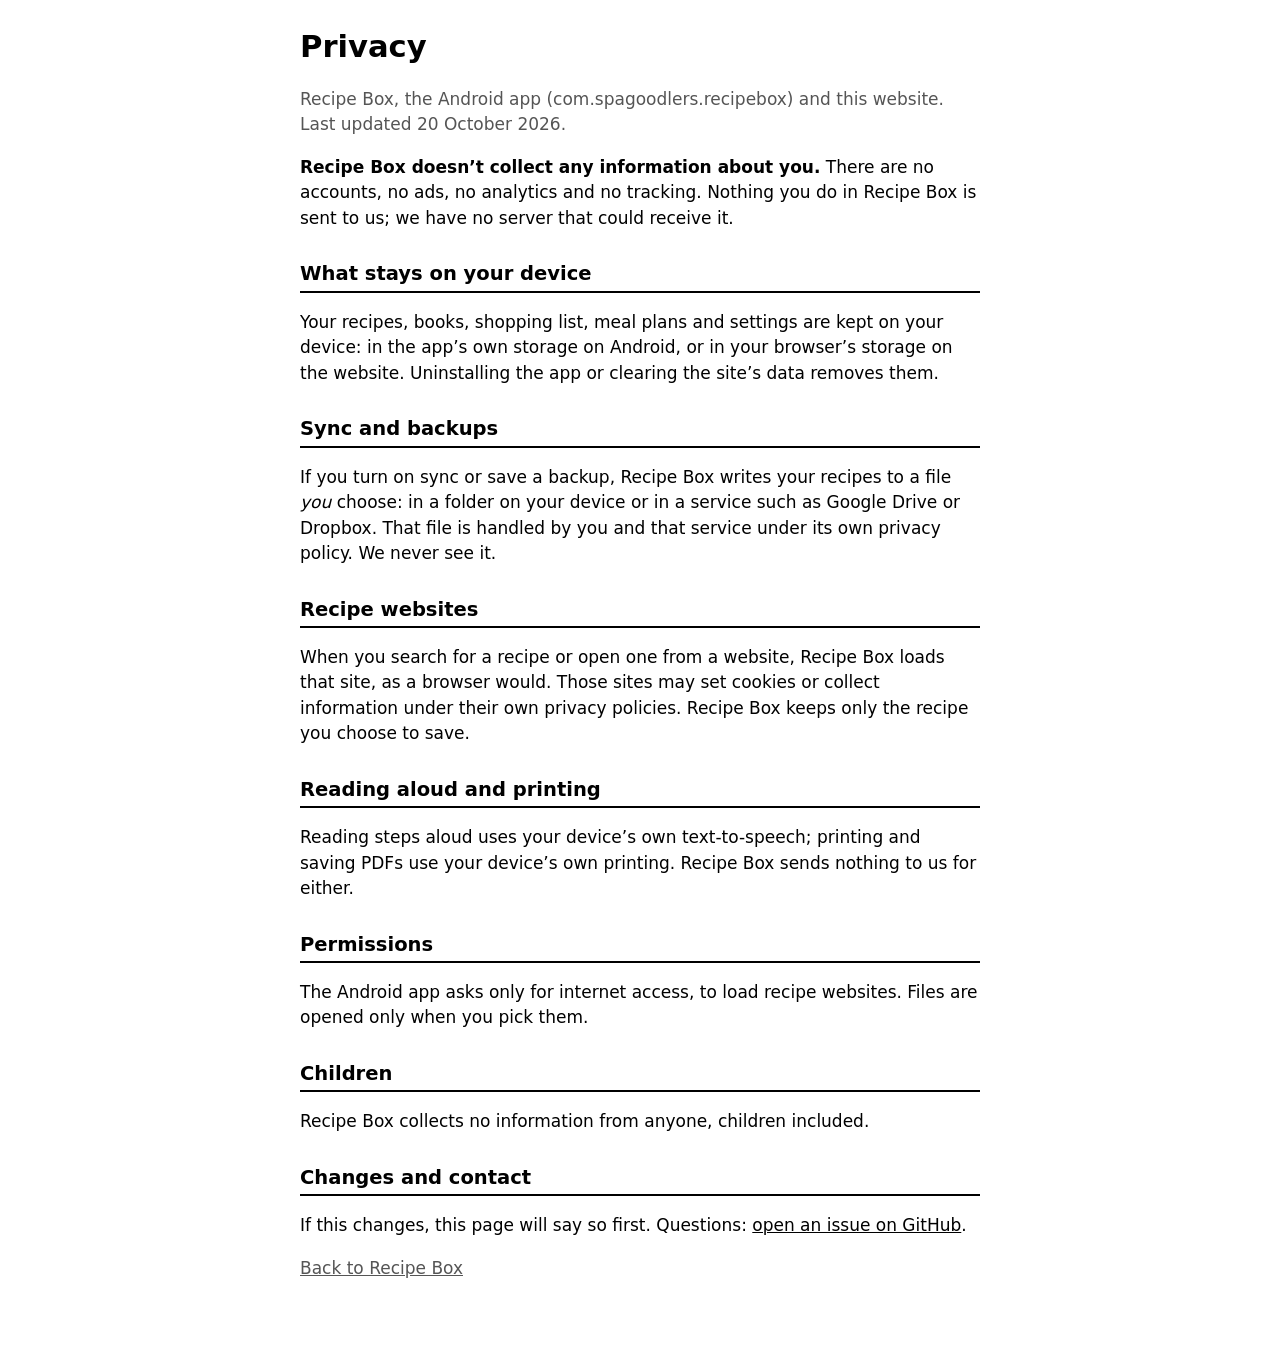
==== privacy.html @ 6f7269eb "Privacy policy page, linked from About Co-Authored-By: Claude Opus 5.5 <noreply@anthropic.com>" ====
<!doctype html>
<html lang="en">
<head>
  <meta charset="utf-8">
  <meta name="viewport" content="width=device-width, initial-scale=1">
  <title>Privacy · Recipe Box</title>
  <link rel="icon" href="icon.svg" type="image/svg+xml">
  <style>
    :root { --paper: #fff; --ink: #000; --dim: #555; color-scheme: light dark; }
    @media (prefers-color-scheme: dark) { :root { --paper: #000; --ink: #fff; --dim: #aaa; } }
    body { background: var(--paper); color: var(--ink); font: 17px/1.5 system-ui, -apple-system, 'Segoe UI', Roboto, sans-serif; margin: 0; }
    main { max-width: 680px; margin: 0 auto; padding: 24px 16px 48px; }
    h1 { font-size: 1.8em; margin: 0 0 4px; }
    h2 { font-size: 1.15em; margin: 28px 0 6px; border-bottom: 2px solid var(--ink); padding-bottom: 2px; }
    .dim { color: var(--dim); }
    a { color: inherit; }
  </style>
</head>
<body>
<main>
  <h1>Privacy</h1>
  <p class="dim">Recipe Box, the Android app (com.spagoodlers.recipebox) and this website. Last updated 20 October 2026.</p>

  <p><b>Recipe Box doesn’t collect any information about you.</b> There are no accounts, no ads, no analytics and no tracking. Nothing you do in Recipe Box is sent to us; we have no server that could receive it.</p>

  <h2>What stays on your device</h2>
  <p>Your recipes, books, shopping list, meal plans and settings are kept on your device: in the app’s own storage on Android, or in your browser’s storage on the website. Uninstalling the app or clearing the site’s data removes them.</p>

  <h2>Sync and backups</h2>
  <p>If you turn on sync or save a backup, Recipe Box writes your recipes to a file <i>you</i> choose: in a folder on your device or in a service such as Google Drive or Dropbox. That file is handled by you and that service under its own privacy policy. We never see it.</p>

  <h2>Recipe websites</h2>
  <p>When you search for a recipe or open one from a website, Recipe Box loads that site, as a browser would. Those sites may set cookies or collect information under their own privacy policies. Recipe Box keeps only the recipe you choose to save.</p>

  <h2>Reading aloud and printing</h2>
  <p>Reading steps aloud uses your device’s own text-to-speech; printing and saving PDFs use your device’s own printing. Recipe Box sends nothing to us for either.</p>

  <h2>Permissions</h2>
  <p>The Android app asks only for internet access, to load recipe websites. Files are opened only when you pick them.</p>

  <h2>Children</h2>
  <p>Recipe Box collects no information from anyone, children included.</p>

  <h2>Changes and contact</h2>
  <p>If this changes, this page will say so first. Questions: <a href="https://github.com/Spagoodlers/recipe-box-web/issues">open an issue on GitHub</a>.</p>

  <p class="dim"><a href="./">Back to Recipe Box</a></p>
</main>
</body>
</html>
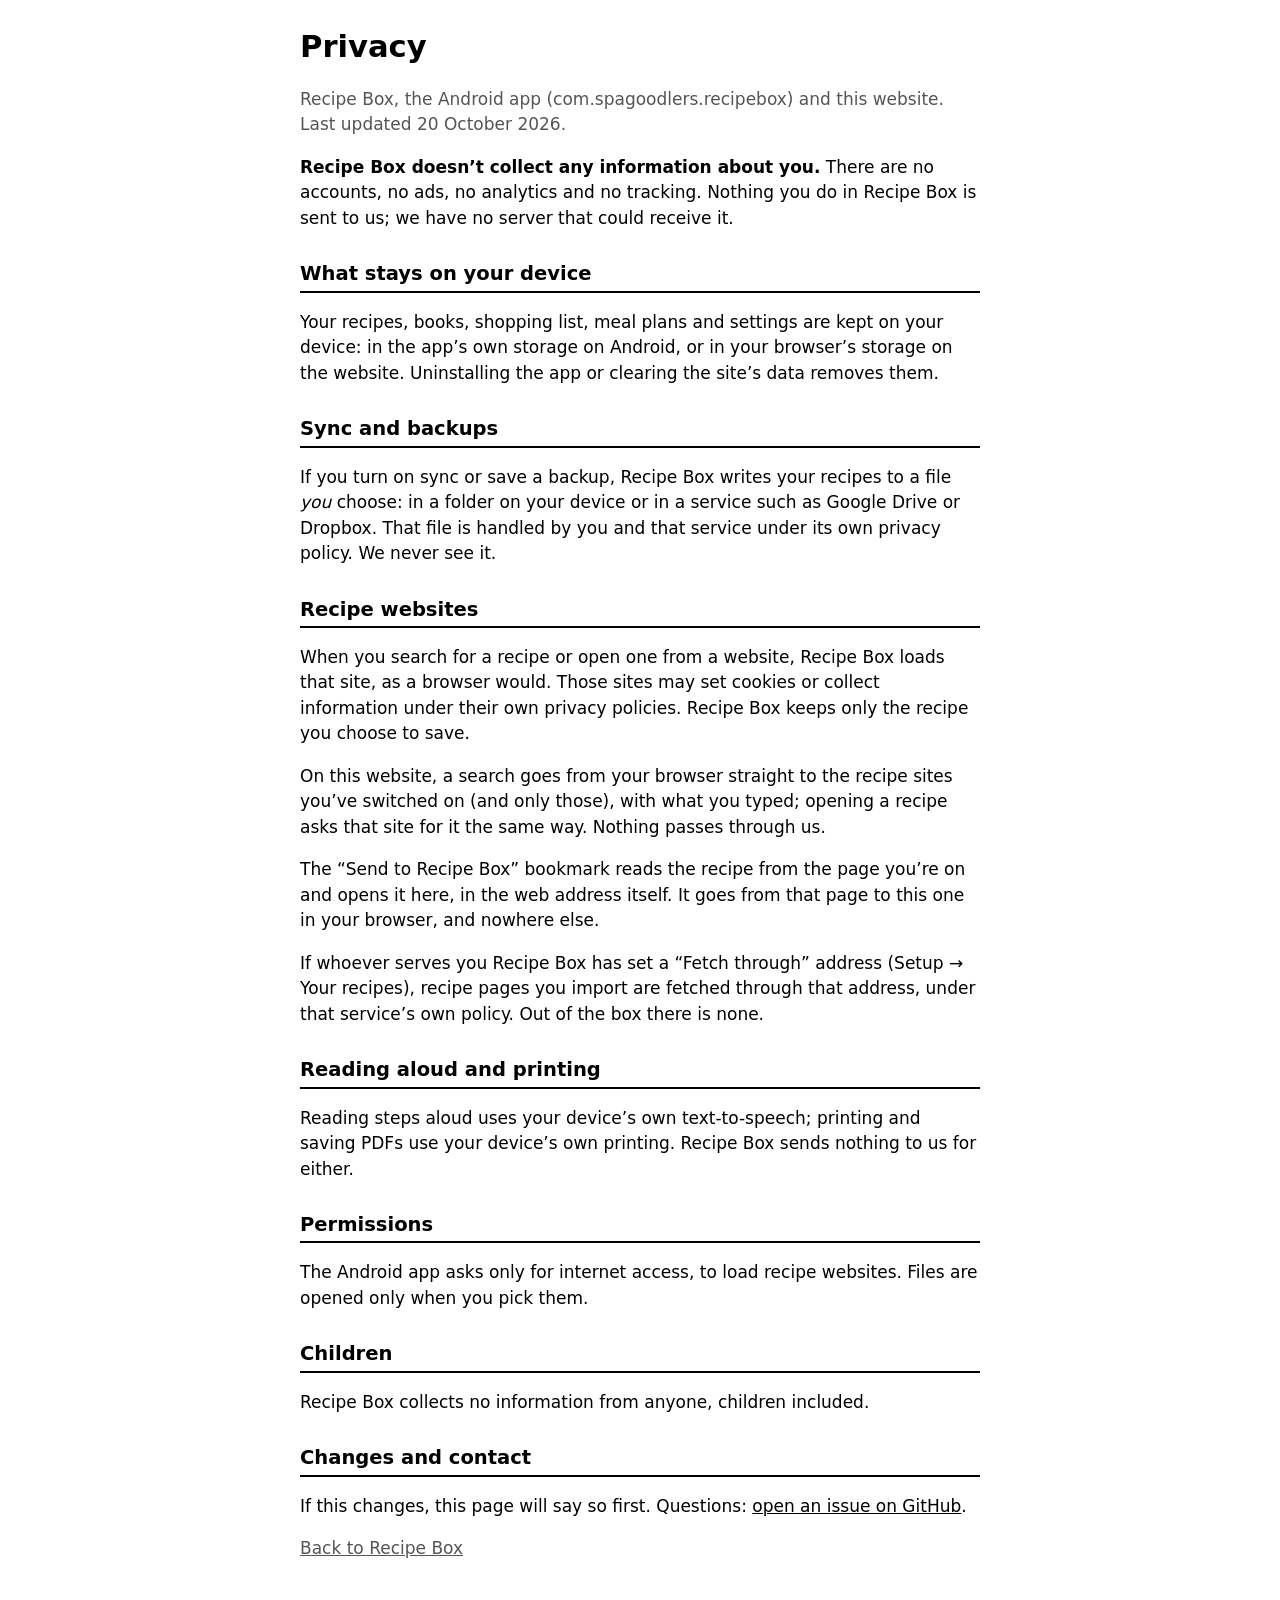
==== commit 3179d0e5: "Privacy: what the website's Find, bookmark and fetch-through send where Co-Authored-By: Claude Opus " ====
--- a/privacy.html
+++ b/privacy.html
@@ -31,6 +31,9 @@
 
   <h2>Recipe websites</h2>
   <p>When you search for a recipe or open one from a website, Recipe Box loads that site, as a browser would. Those sites may set cookies or collect information under their own privacy policies. Recipe Box keeps only the recipe you choose to save.</p>
+  <p>On this website, a search goes from your browser straight to the recipe sites you’ve switched on (and only those), with what you typed; opening a recipe asks that site for it the same way. Nothing passes through us.</p>
+  <p>The “Send to Recipe Box” bookmark reads the recipe from the page you’re on and opens it here, in the web address itself. It goes from that page to this one in your browser, and nowhere else.</p>
+  <p>If whoever serves you Recipe Box has set a “Fetch through” address (Setup → Your recipes), recipe pages you import are fetched through that address, under that service’s own policy. Out of the box there is none.</p>
 
   <h2>Reading aloud and printing</h2>
   <p>Reading steps aloud uses your device’s own text-to-speech; printing and saving PDFs use your device’s own printing. Recipe Box sends nothing to us for either.</p>
